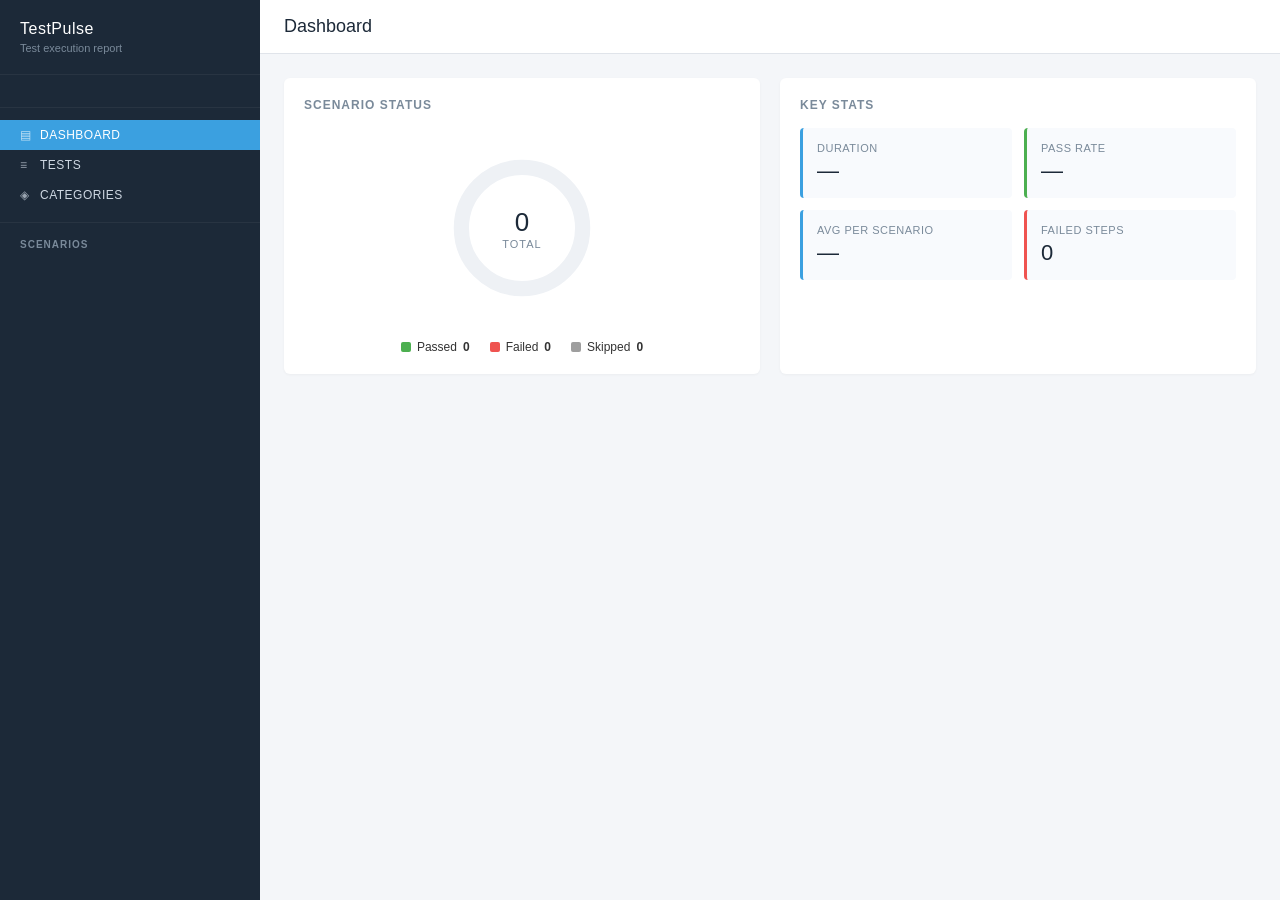
==== testpulse-server/src/main/resources/static/export-template.html @ 20c51614 "Add files via upload" ====
<!DOCTYPE html>
<html lang="en">
<head>
<meta charset="utf-8">
<title>TestPulse Report</title>
<style>
* { box-sizing: border-box; margin: 0; padding: 0; }
body { font-family: -apple-system, "Segoe UI", Roboto, sans-serif; font-size: 13px; color: #333; background: #f4f6f9; }

.app { display: flex; min-height: 100vh; }

.sidebar { width: 260px; background: #1c2938; color: #cfd8e3; flex-shrink: 0; display: flex; flex-direction: column; }
.sidebar-brand { padding: 20px; border-bottom: 1px solid rgba(255,255,255,0.05); }
.sidebar-brand h1 { font-size: 16px; font-weight: 500; color: white; letter-spacing: 0.5px; }
.sidebar-brand .sub { font-size: 11px; color: #7a8a9a; margin-top: 4px; }

.sidebar-meta { padding: 16px 20px; border-bottom: 1px solid rgba(255,255,255,0.05); font-size: 11px; }
.sidebar-meta .row { display: flex; justify-content: space-between; padding: 3px 0; }
.sidebar-meta .k { color: #7a8a9a; }
.sidebar-meta .v { color: #e8eef4; font-weight: 500; }

.sidebar-nav { padding: 12px 0; border-bottom: 1px solid rgba(255,255,255,0.05); }
.nav-item { padding: 8px 20px; cursor: pointer; font-size: 12px; letter-spacing: 0.5px; text-transform: uppercase; transition: background 0.15s; display: flex; align-items: center; gap: 8px; }
.nav-item:hover { background: rgba(255,255,255,0.04); }
.nav-item.active { background: #3ba0e0; color: white; }
.nav-item .icon { width: 12px; opacity: 0.7; }

.sidebar-tests { flex: 1; overflow-y: auto; padding: 12px 0; }
.sidebar-tests h3 { padding: 4px 20px 8px; font-size: 10px; letter-spacing: 1px; color: #7a8a9a; text-transform: uppercase; }
.test-item { display: flex; align-items: center; gap: 8px; padding: 8px 20px; cursor: pointer; font-size: 12px; }
.test-item:hover { background: rgba(255,255,255,0.04); }
.test-item.active { background: #253547; border-left: 3px solid #3ba0e0; padding-left: 17px; }
.test-item .st { width: 10px; height: 10px; border-radius: 50%; flex-shrink: 0; }
.test-item .st.pass { background: #4caf50; }
.test-item .st.fail { background: #ef5350; }
.test-item .st.skip { background: #9e9e9e; }
.test-item .name { color: #cfd8e3; overflow: hidden; text-overflow: ellipsis; white-space: nowrap; }

.main { flex: 1; overflow-y: auto; }
.topbar { background: white; border-bottom: 1px solid #e0e4ea; padding: 16px 24px; display: flex; align-items: center; justify-content: space-between; }
.topbar h2 { font-size: 18px; font-weight: 500; color: #1c2938; }
.topbar .badges { display: flex; gap: 8px; }
.badge { padding: 4px 12px; border-radius: 4px; font-size: 11px; font-weight: 500; }
.badge.pass { background: #e8f5e9; color: #2e7d32; }
.badge.fail { background: #ffebee; color: #c62828; }
.badge.skip { background: #f5f5f5; color: #616161; }
.badge.total { background: #e3f2fd; color: #1565c0; }

.content { padding: 24px; }

.dashboard { display: grid; grid-template-columns: 1fr 1fr; gap: 20px; margin-bottom: 24px; }
.card { background: white; border-radius: 6px; padding: 20px; box-shadow: 0 1px 3px rgba(0,0,0,0.04); }
.card h3 { font-size: 12px; letter-spacing: 1px; color: #7a8a9a; text-transform: uppercase; margin-bottom: 16px; }

.donut-wrap { position: relative; height: 200px; display: flex; align-items: center; justify-content: center; }
.donut { width: 160px; height: 160px; transform: rotate(-90deg); }
.donut-center { position: absolute; text-align: center; }
.donut-center .n { font-size: 26px; font-weight: 500; color: #1c2938; }
.donut-center .l { font-size: 11px; color: #7a8a9a; text-transform: uppercase; letter-spacing: 1px; }

.legend { display: flex; justify-content: center; gap: 20px; margin-top: 12px; font-size: 12px; }
.legend-item { display: flex; align-items: center; gap: 6px; }
.legend-item .dot { width: 10px; height: 10px; border-radius: 2px; }

.stats-grid { display: grid; grid-template-columns: 1fr 1fr; gap: 12px; }
.stat { background: #f8fafd; padding: 14px; border-radius: 4px; border-left: 3px solid #3ba0e0; }
.stat.pass { border-left-color: #4caf50; }
.stat.fail { border-left-color: #ef5350; }
.stat .label { font-size: 11px; color: #7a8a9a; text-transform: uppercase; letter-spacing: 0.5px; margin-bottom: 4px; }
.stat .value { font-size: 22px; font-weight: 500; color: #1c2938; }

.tests-view { background: white; border-radius: 6px; box-shadow: 0 1px 3px rgba(0,0,0,0.04); }
.test-row { border-bottom: 1px solid #eef1f5; }
.test-row:last-child { border-bottom: 0; }
.test-header { padding: 14px 20px; display: flex; align-items: center; gap: 12px; cursor: pointer; user-select: none; }
.test-header:hover { background: #f8fafd; }
.test-header .chev { color: #7a8a9a; transition: transform 0.15s; }
.test-header.expanded .chev { transform: rotate(90deg); }
.test-header .name { flex: 1; font-weight: 500; color: #1c2938; }
.test-header .meta { font-size: 11px; color: #7a8a9a; }
.test-body { padding: 0 20px 16px 44px; display: none; background: #fafbfd; }
.test-row.expanded .test-body { display: block; }

.steps-table { width: 100%; border-collapse: collapse; font-size: 12px; margin-top: 10px; }
.steps-table th { text-align: left; padding: 8px 10px; background: #eef1f5; color: #7a8a9a; font-weight: 500; text-transform: uppercase; font-size: 10px; letter-spacing: 0.5px; }
.steps-table td { padding: 10px; border-bottom: 1px solid #eef1f5; vertical-align: top; }
.steps-table td:first-child { width: 30px; text-align: center; }
.steps-table td:last-child { width: 70px; text-align: right; color: #7a8a9a; }
.step-icon { display: inline-block; width: 18px; height: 18px; border-radius: 50%; text-align: center; line-height: 18px; font-size: 10px; color: white; }
.step-icon.pass { background: #4caf50; }
.step-icon.fail { background: #ef5350; }
.step-icon.skip { background: #9e9e9e; }
.step-keyword { font-weight: 600; margin-right: 6px; }
.step-keyword.given { color: #6f5fa0; }
.step-keyword.when { color: #2d6997; }
.step-keyword.then { color: #2d6610; }
.step-keyword.and, .step-keyword.but { color: #7a8a9a; }
.step-text .arg { color: #b06400; font-weight: 500; }

.data-table { border-collapse: collapse; margin-top: 8px; font-size: 11px; font-family: "SF Mono", Monaco, monospace; }
.data-table th, .data-table td { padding: 4px 10px; border: 1px solid #d5dae0; text-align: left; }
.data-table th { background: #eef1f5; color: #5a6773; font-weight: 500; }

.stack { background: #fdf3f3; color: #c62828; font-family: "SF Mono", Monaco, monospace; font-size: 11px; padding: 10px 12px; border-left: 3px solid #ef5350; border-radius: 3px; margin-top: 8px; white-space: pre-wrap; }

.screenshot-block { margin-top: 12px; padding: 12px; background: white; border: 1px solid #e0e4ea; border-radius: 4px; display: inline-block; }
.screenshot-block .lbl { font-size: 10px; color: #7a8a9a; text-transform: uppercase; letter-spacing: 0.5px; margin-bottom: 6px; }
.screenshot-thumb { max-width: 280px; max-height: 180px; border-radius: 3px; border: 1px solid #d5dae0; cursor: zoom-in; display: block; }
.screenshot-hint { font-size: 10px; color: #9aa7b5; margin-top: 4px; }

.lightbox { position: fixed; inset: 0; background: rgba(0,0,0,0.85); z-index: 9999; display: flex; align-items: center; justify-content: center; padding: 40px; cursor: zoom-out; }
.lightbox img { max-width: 100%; max-height: 100%; }
.lightbox .close { position: absolute; top: 20px; right: 24px; color: white; font-size: 28px; background: none; border: none; cursor: pointer; }

.view { display: none; }
.view.active { display: block; }

.hidden { display: none; }

/*__CSS__*/
</style>
</head>
<body>

<div class="app">
  <aside class="sidebar">
    <div class="sidebar-brand">
      <h1>TestPulse</h1>
      <div class="sub">Test execution report</div>
    </div>
    <div class="sidebar-meta" id="sb-meta"></div>
    <div class="sidebar-nav">
      <div class="nav-item active" data-view="dashboard"><span class="icon">▤</span> Dashboard</div>
      <div class="nav-item" data-view="tests"><span class="icon">≡</span> Tests</div>
      <div class="nav-item" data-view="categories"><span class="icon">◈</span> Categories</div>
    </div>
    <div class="sidebar-tests" id="sb-tests">
      <h3>Scenarios</h3>
    </div>
  </aside>

  <main class="main">
    <div class="topbar">
      <h2 id="topbar-title">Dashboard</h2>
      <div class="badges" id="topbar-badges"></div>
    </div>

    <div class="content">

      <div class="view active" id="view-dashboard">
        <div class="dashboard">
          <div class="card">
            <h3>Scenario status</h3>
            <div class="donut-wrap">
              <svg class="donut" viewBox="0 0 42 42" id="donut">
                <circle cx="21" cy="21" r="15.915" fill="none" stroke="#eef1f5" stroke-width="4"></circle>
                <circle id="donut-pass" cx="21" cy="21" r="15.915" fill="none" stroke="#4caf50" stroke-width="4" stroke-dasharray="0 100" stroke-dashoffset="25"></circle>
                <circle id="donut-fail" cx="21" cy="21" r="15.915" fill="none" stroke="#ef5350" stroke-width="4" stroke-dasharray="0 100" stroke-dashoffset="25"></circle>
              </svg>
              <div class="donut-center">
                <div class="n" id="donut-total">0</div>
                <div class="l">total</div>
              </div>
            </div>
            <div class="legend">
              <div class="legend-item"><span class="dot" style="background:#4caf50"></span> Passed <b id="lg-pass">0</b></div>
              <div class="legend-item"><span class="dot" style="background:#ef5350"></span> Failed <b id="lg-fail">0</b></div>
              <div class="legend-item"><span class="dot" style="background:#9e9e9e"></span> Skipped <b id="lg-skip">0</b></div>
            </div>
          </div>
          <div class="card">
            <h3>Key stats</h3>
            <div class="stats-grid">
              <div class="stat"><div class="label">Duration</div><div class="value" id="st-dur">—</div></div>
              <div class="stat pass"><div class="label">Pass rate</div><div class="value" id="st-rate">—</div></div>
              <div class="stat"><div class="label">Avg per scenario</div><div class="value" id="st-avg">—</div></div>
              <div class="stat fail"><div class="label">Failed steps</div><div class="value" id="st-failed">0</div></div>
            </div>
          </div>
        </div>
      </div>

      <div class="view" id="view-tests">
        <div class="tests-view" id="tests-host"></div>
      </div>

      <div class="view" id="view-categories">
        <div class="card">
          <h3>By category</h3>
          <div id="cat-host"></div>
        </div>
      </div>

    </div>
  </main>
</div>

<script>
const DATA = /*__DATA__*/;

function esc(s) { if (s==null) return ''; return String(s).replace(/&/g,'&amp;').replace(/</g,'&lt;').replace(/>/g,'&gt;').replace(/"/g,'&quot;'); }
function dur(ms) { if (!ms||ms<0) return '—'; if (ms<1000) return Math.round(ms)+'ms'; if (ms<60000) return (ms/1000).toFixed(1)+'s'; const m=Math.floor(ms/60000), s=Math.round((ms%60000)/1000); return m+'m '+s+'s'; }
function statusOf(s) { return (s||'').toLowerCase(); }

function renderSidebar() {
  const r = DATA.run;
  document.getElementById('sb-meta').innerHTML =
    '<div class="row"><span class="k">Division</span><span class="v">'+esc(r.division||'—')+'</span></div>' +
    '<div class="row"><span class="k">Release</span><span class="v">'+esc(r.release||'—')+'</span></div>' +
    '<div class="row"><span class="k">User</span><span class="v">'+esc(r.user||'—')+'</span></div>' +
    '<div class="row"><span class="k">Environment</span><span class="v">'+esc(r.environment||'—')+'</span></div>' +
    '<div class="row"><span class="k">Duration</span><span class="v">'+dur(r.durationMs)+'</span></div>' +
    '<div class="row"><span class="k">Run ID</span><span class="v" style="font-family:monospace; font-size:10px">'+esc(r.id)+'</span></div>';

  const host = document.getElementById('sb-tests');
  const items = DATA.scenarios.map((s, i) => {
    const st = statusOf(s.status);
    const cls = st==='passed'?'pass':(st==='failed'?'fail':'skip');
    return '<div class="test-item" data-idx="'+i+'"><span class="st '+cls+'"></span><span class="name" title="'+esc(s.name)+'">'+esc(s.name||'—')+'</span></div>';
  }).join('');
  host.innerHTML = '<h3>Scenarios</h3>' + items;
  host.querySelectorAll('.test-item').forEach(el => {
    el.addEventListener('click', () => {
      showView('tests');
      const idx = parseInt(el.getAttribute('data-idx'));
      document.querySelectorAll('.test-row').forEach((tr,i) => {
        if (i===idx) { tr.classList.add('expanded'); tr.querySelector('.test-header').classList.add('expanded'); tr.scrollIntoView({behavior:'smooth', block:'start'}); }
      });
    });
  });
}

function renderTopbar(title) {
  document.getElementById('topbar-title').textContent = title;
  const counts = {passed:0, failed:0, skipped:0};
  DATA.scenarios.forEach(s => { const st=statusOf(s.status); if (counts[st]!==undefined) counts[st]++; });
  document.getElementById('topbar-badges').innerHTML =
    '<span class="badge total">Total '+DATA.scenarios.length+'</span>' +
    '<span class="badge pass">Passed '+counts.passed+'</span>' +
    '<span class="badge fail">Failed '+counts.failed+'</span>' +
    (counts.skipped ? '<span class="badge skip">Skipped '+counts.skipped+'</span>' : '');
}

function renderDashboard() {
  const total = DATA.scenarios.length;
  const counts = {passed:0, failed:0, skipped:0};
  let allSteps = 0, failedSteps = 0, totalDur = 0;
  DATA.scenarios.forEach(s => {
    const st = statusOf(s.status);
    if (counts[st]!==undefined) counts[st]++;
    if (s.durationMs) totalDur += s.durationMs;
    (s.steps||[]).forEach(step => { allSteps++; if (statusOf(step.status)==='failed') failedSteps++; });
  });
  const passPct = total===0 ? 0 : (counts.passed/total)*100;
  const failPct = total===0 ? 0 : (counts.failed/total)*100;

  document.getElementById('donut-total').textContent = total;
  document.getElementById('donut-pass').setAttribute('stroke-dasharray', passPct+' '+(100-passPct));
  document.getElementById('donut-fail').setAttribute('stroke-dasharray', failPct+' '+(100-failPct));
  document.getElementById('donut-fail').setAttribute('stroke-dashoffset', 25 - passPct);
  document.getElementById('lg-pass').textContent = counts.passed;
  document.getElementById('lg-fail').textContent = counts.failed;
  document.getElementById('lg-skip').textContent = counts.skipped;

  document.getElementById('st-dur').textContent = dur(DATA.run.durationMs);
  document.getElementById('st-rate').textContent = total===0 ? '—' : Math.round(passPct)+'%';
  document.getElementById('st-avg').textContent = total===0 ? '—' : dur(totalDur/total);
  document.getElementById('st-failed').textContent = failedSteps;
}

function renderStep(step) {
  const st = statusOf(step.status);
  const iconCls = st==='passed'?'pass':(st==='failed'?'fail':'skip');
  const icon = st==='passed'?'✓':(st==='failed'?'✕':'○');
  const text = step.stepText || '';
  const parts = text.match(/^(Given|When|Then|And|But)\s+([\s\S]*)$/i);
  const kw = parts ? parts[1] : '';
  const restRaw = parts ? parts[2] : text;

  let tableHtml = '', textOnly = restRaw;
  const tm = restRaw.match(/\[TABLE:(\[\[.*?\]\])\]/s);
  if (tm) {
    try {
      const rows = JSON.parse(tm[1]);
      if (rows.length) {
        const [h, ...body] = rows;
        tableHtml = '<table class="data-table"><thead><tr>'+h.map(c=>'<th>'+esc(c)+'</th>').join('')+'</tr></thead><tbody>'+body.map(r=>'<tr>'+r.map(c=>'<td>'+esc(c)+'</td>').join('')+'</tr>').join('')+'</tbody></table>';
        textOnly = restRaw.replace(tm[0], '').trim();
      }
    } catch(e) {}
  }
  let inner = esc(textOnly).replace(/(&quot;[^&]*?&quot;)/g,'<span class="arg">$1</span>').replace(/\b(\d+(?:\.\d+)?)\b/g,'<span class="arg">$1</span>');
  const stack = step.errorStackTrace ? '<div class="stack">'+esc(step.errorStackTrace)+'</div>' : '';

  return '<tr>' +
    '<td><span class="step-icon '+iconCls+'">'+icon+'</span></td>' +
    '<td><span class="step-keyword '+kw.toLowerCase()+'">'+esc(kw)+'</span><span class="step-text">'+inner+'</span>'+tableHtml+stack+'</td>' +
    '<td>'+dur(step.durationMs)+'</td>' +
    '</tr>';
}

function renderTests() {
  const host = document.getElementById('tests-host');
  host.innerHTML = DATA.scenarios.map((s, i) => {
    const st = statusOf(s.status);
    const badge = st==='passed'?'<span class="badge pass">Pass</span>':(st==='failed'?'<span class="badge fail">Fail</span>':'<span class="badge skip">Skip</span>');
    const steps = s.steps || [];
    const stepsHtml = steps.length===0 ? '<div style="padding:12px; color:#7a8a9a; font-size:12px;">No steps logged.</div>' :
      '<table class="steps-table"><thead><tr><th></th><th>Step</th><th>Duration</th></tr></thead><tbody>'+steps.map(renderStep).join('')+'</tbody></table>';
    let shot = '';
    if (s.screenshotBase64) {
      const url = 'data:image/png;base64,'+s.screenshotBase64;
      shot = '<div class="screenshot-block"><div class="lbl">Screenshot at failure</div><img class="screenshot-thumb" src="'+url+'" onclick="showLightbox(\''+url+'\')"><div class="screenshot-hint">Click to enlarge</div></div>';
    }
    return '<div class="test-row" data-idx="'+i+'">' +
      '<div class="test-header"><span class="chev">▸</span>'+badge+'<span class="name">'+esc(s.name||'—')+'</span><span class="meta">'+dur(s.durationMs)+'</span></div>' +
      '<div class="test-body">'+stepsHtml+shot+'</div>' +
      '</div>';
  }).join('');
  host.querySelectorAll('.test-header').forEach(h => {
    h.addEventListener('click', () => {
      const row = h.parentElement;
      row.classList.toggle('expanded');
      h.classList.toggle('expanded');
    });
  });
}

function renderCategories() {
  const cats = {};
  DATA.scenarios.forEach(s => {
    (s.tags||[]).forEach(t => {
      if (!cats[t]) cats[t] = {passed:0, failed:0, total:0};
      cats[t].total++;
      cats[t][statusOf(s.status)] = (cats[t][statusOf(s.status)]||0) + 1;
    });
    if (s.lob) {
      const k = 'lob:'+s.lob;
      if (!cats[k]) cats[k] = {passed:0, failed:0, total:0};
      cats[k].total++;
      cats[k][statusOf(s.status)] = (cats[k][statusOf(s.status)]||0) + 1;
    }
  });
  const rows = Object.keys(cats).sort().map(k => {
    const c = cats[k];
    return '<tr><td style="padding:8px 12px; font-weight:500;">'+esc(k)+'</td><td style="padding:8px 12px; text-align:right;"><span class="badge pass">'+(c.passed||0)+'</span> <span class="badge fail">'+(c.failed||0)+'</span> <span class="badge total">'+c.total+'</span></td></tr>';
  }).join('');
  document.getElementById('cat-host').innerHTML = rows ?
    '<table style="width:100%; border-collapse:collapse;">'+rows+'</table>' :
    '<div style="color:#7a8a9a; font-size:12px;">No tags or LOBs tracked.</div>';
}

function showView(name) {
  document.querySelectorAll('.view').forEach(v => v.classList.remove('active'));
  document.getElementById('view-'+name).classList.add('active');
  document.querySelectorAll('.nav-item').forEach(n => n.classList.toggle('active', n.getAttribute('data-view')===name));
  const titles = {dashboard:'Dashboard', tests:'Tests', categories:'Categories'};
  renderTopbar(titles[name]);
}

function showLightbox(url) {
  const box = document.createElement('div');
  box.className = 'lightbox';
  box.innerHTML = '<button class="close" onclick="this.parentElement.remove()">✕</button><img src="'+url+'">';
  box.addEventListener('click', e => { if (e.target===box) box.remove(); });
  document.addEventListener('keydown', function h(e) { if (e.key==='Escape') { box.remove(); document.removeEventListener('keydown',h); } });
  document.body.appendChild(box);
}

document.querySelectorAll('.nav-item').forEach(el => {
  el.addEventListener('click', () => showView(el.getAttribute('data-view')));
});

renderSidebar();
renderTopbar('Dashboard');
renderDashboard();
renderTests();
renderCategories();
</script>

</body>
</html>
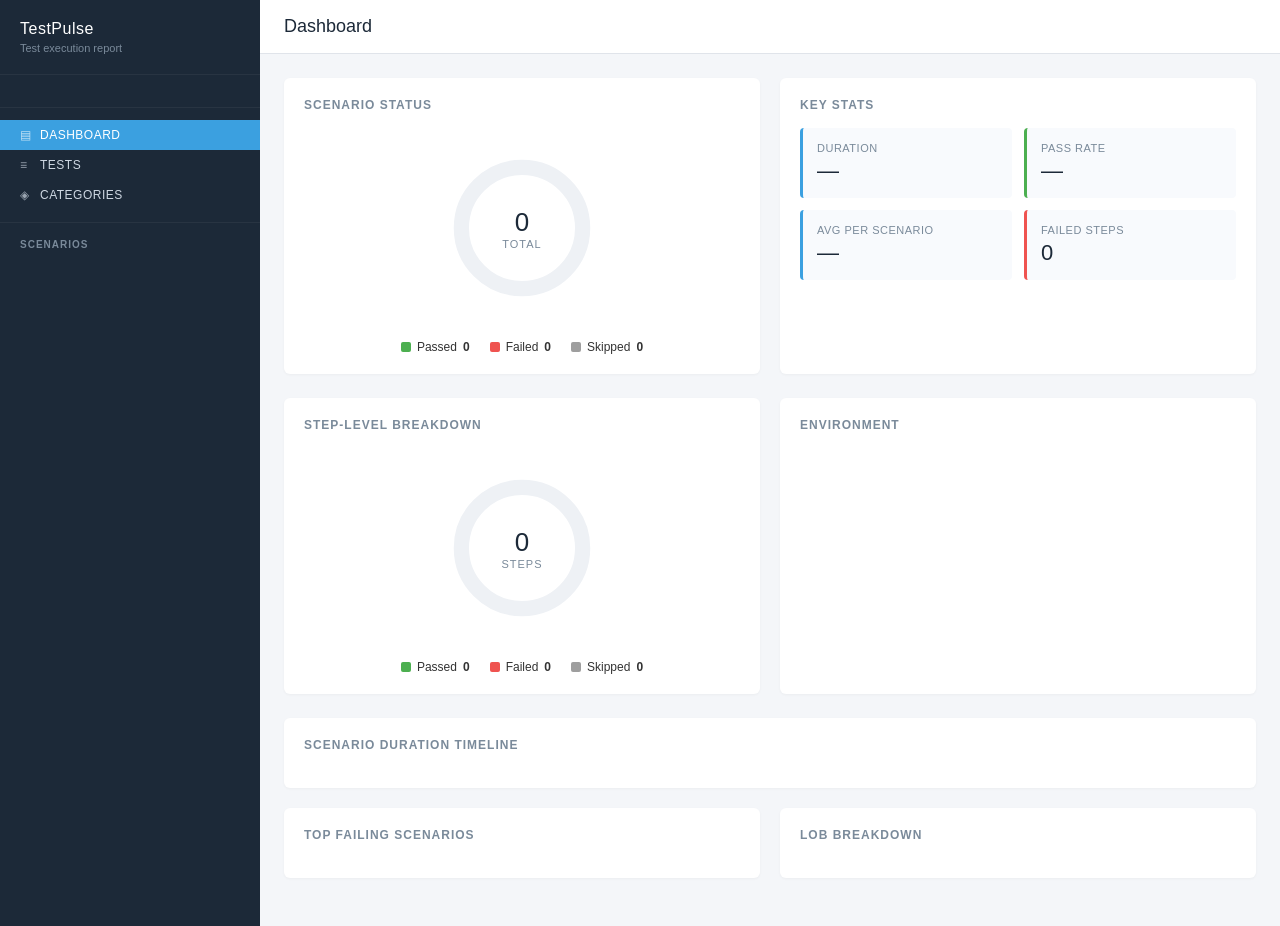
==== commit bcd6b4bc: "Update export-template.html" ====
--- a/testpulse-server/src/main/resources/static/export-template.html
+++ b/testpulse-server/src/main/resources/static/export-template.html
@@ -178,6 +178,49 @@
             </div>
           </div>
         </div>
+
+        <div class="dashboard">
+          <div class="card">
+            <h3>Step-level breakdown</h3>
+            <div id="step-donut-wrap" class="donut-wrap">
+              <svg class="donut" viewBox="0 0 42 42" id="donut2">
+                <circle cx="21" cy="21" r="15.915" fill="none" stroke="#eef1f5" stroke-width="4"></circle>
+                <circle id="donut2-pass" cx="21" cy="21" r="15.915" fill="none" stroke="#4caf50" stroke-width="4" stroke-dasharray="0 100" stroke-dashoffset="25"></circle>
+                <circle id="donut2-fail" cx="21" cy="21" r="15.915" fill="none" stroke="#ef5350" stroke-width="4" stroke-dasharray="0 100" stroke-dashoffset="25"></circle>
+                <circle id="donut2-skip" cx="21" cy="21" r="15.915" fill="none" stroke="#9e9e9e" stroke-width="4" stroke-dasharray="0 100" stroke-dashoffset="25"></circle>
+              </svg>
+              <div class="donut-center">
+                <div class="n" id="steps-total">0</div>
+                <div class="l">steps</div>
+              </div>
+            </div>
+            <div class="legend">
+              <div class="legend-item"><span class="dot" style="background:#4caf50"></span> Passed <b id="sp-pass">0</b></div>
+              <div class="legend-item"><span class="dot" style="background:#ef5350"></span> Failed <b id="sp-fail">0</b></div>
+              <div class="legend-item"><span class="dot" style="background:#9e9e9e"></span> Skipped <b id="sp-skip">0</b></div>
+            </div>
+          </div>
+          <div class="card">
+            <h3>Environment</h3>
+            <table style="width:100%; font-size:12px;" id="env-table"></table>
+          </div>
+        </div>
+
+        <div class="card" style="margin-bottom: 20px;">
+          <h3>Scenario duration timeline</h3>
+          <div id="timeline-host"></div>
+        </div>
+
+        <div class="dashboard">
+          <div class="card">
+            <h3>Top failing scenarios</h3>
+            <div id="top-fail-host"></div>
+          </div>
+          <div class="card">
+            <h3>LOB breakdown</h3>
+            <div id="lob-host"></div>
+          </div>
+        </div>
       </div>
 
       <div class="view" id="view-tests">
@@ -244,12 +287,18 @@
 function renderDashboard() {
   const total = DATA.scenarios.length;
   const counts = {passed:0, failed:0, skipped:0};
-  let allSteps = 0, failedSteps = 0, totalDur = 0;
+  let allSteps = 0, passedSteps = 0, failedSteps = 0, skippedSteps = 0, totalDur = 0;
   DATA.scenarios.forEach(s => {
     const st = statusOf(s.status);
     if (counts[st]!==undefined) counts[st]++;
     if (s.durationMs) totalDur += s.durationMs;
-    (s.steps||[]).forEach(step => { allSteps++; if (statusOf(step.status)==='failed') failedSteps++; });
+    (s.steps||[]).forEach(step => {
+      allSteps++;
+      const ss = statusOf(step.status);
+      if (ss==='passed') passedSteps++;
+      else if (ss==='failed') failedSteps++;
+      else skippedSteps++;
+    });
   });
   const passPct = total===0 ? 0 : (counts.passed/total)*100;
   const failPct = total===0 ? 0 : (counts.failed/total)*100;
@@ -266,6 +315,98 @@
   document.getElementById('st-rate').textContent = total===0 ? '—' : Math.round(passPct)+'%';
   document.getElementById('st-avg').textContent = total===0 ? '—' : dur(totalDur/total);
   document.getElementById('st-failed').textContent = failedSteps;
+
+  // Step donut
+  const spTotal = allSteps || 1;
+  const spPass = (passedSteps/spTotal)*100;
+  const spFail = (failedSteps/spTotal)*100;
+  const spSkip = (skippedSteps/spTotal)*100;
+  document.getElementById('steps-total').textContent = allSteps;
+  document.getElementById('donut2-pass').setAttribute('stroke-dasharray', spPass+' '+(100-spPass));
+  document.getElementById('donut2-fail').setAttribute('stroke-dasharray', spFail+' '+(100-spFail));
+  document.getElementById('donut2-fail').setAttribute('stroke-dashoffset', 25 - spPass);
+  document.getElementById('donut2-skip').setAttribute('stroke-dasharray', spSkip+' '+(100-spSkip));
+  document.getElementById('donut2-skip').setAttribute('stroke-dashoffset', 25 - spPass - spFail);
+  document.getElementById('sp-pass').textContent = passedSteps;
+  document.getElementById('sp-fail').textContent = failedSteps;
+  document.getElementById('sp-skip').textContent = skippedSteps;
+
+  // Environment table
+  const r = DATA.run;
+  const rows = [
+    ['Division', r.division],
+    ['Release', r.release],
+    ['User', r.user],
+    ['Environment', r.environment],
+    ['Branch', r.branch],
+    ['Trigger source', r.triggerSource],
+    ['Started', r.createdAt ? new Date(r.createdAt).toLocaleString() : '—'],
+    ['Finished', r.finishedAt ? new Date(r.finishedAt).toLocaleString() : '—'],
+    ['Threads used', new Set(DATA.scenarios.map(s => s.threadName).filter(Boolean)).size || 1],
+    ['Run ID', r.id]
+  ];
+  document.getElementById('env-table').innerHTML = rows.filter(x => x[1]).map(x =>
+    '<tr><td style="padding:6px 0; color:#7a8a9a;">'+esc(x[0])+'</td><td style="padding:6px 0; text-align:right; font-weight:500; color:#1c2938; font-family:monospace; font-size:11px;">'+esc(String(x[1]))+'</td></tr>'
+  ).join('');
+
+  // Duration timeline — horizontal bars
+  const maxDur = Math.max(...DATA.scenarios.map(s => s.durationMs || 0), 1);
+  const tlHost = document.getElementById('timeline-host');
+  tlHost.innerHTML = DATA.scenarios.map(s => {
+    const w = ((s.durationMs || 0) / maxDur) * 100;
+    const st = statusOf(s.status);
+    const color = st==='passed'?'#4caf50':(st==='failed'?'#ef5350':'#9e9e9e');
+    return '<div style="display:flex; align-items:center; gap:12px; padding:6px 0; font-size:12px;">' +
+      '<div style="width:200px; overflow:hidden; text-overflow:ellipsis; white-space:nowrap; color:#333;" title="'+esc(s.name)+'">'+esc(s.name||'—')+'</div>' +
+      '<div style="flex:1; height:14px; background:#eef1f5; border-radius:2px; position:relative;">' +
+        '<div style="width:'+w+'%; height:100%; background:'+color+'; border-radius:2px;"></div>' +
+      '</div>' +
+      '<div style="width:60px; text-align:right; color:#7a8a9a; font-family:monospace; font-size:11px;">'+dur(s.durationMs)+'</div>' +
+      '</div>';
+  }).join('') || '<div style="color:#7a8a9a; font-size:12px;">No scenarios.</div>';
+
+  // Top failing scenarios
+  const failed = DATA.scenarios.filter(s => statusOf(s.status)==='failed')
+    .sort((a,b) => (b.durationMs||0) - (a.durationMs||0)).slice(0, 5);
+  document.getElementById('top-fail-host').innerHTML = failed.length===0 ?
+    '<div style="color:#7a8a9a; font-size:12px;">No failed scenarios.</div>' :
+    failed.map(s => {
+      const firstFail = (s.steps||[]).find(st => statusOf(st.status)==='failed');
+      const reason = firstFail && firstFail.errorMessage ? firstFail.errorMessage : (firstFail ? firstFail.stepText : '');
+      return '<div style="padding:8px 0; border-bottom:1px solid #eef1f5; font-size:12px;">' +
+        '<div style="font-weight:500; color:#c62828;">'+esc(s.name||'—')+'</div>' +
+        '<div style="color:#7a8a9a; font-size:11px; margin-top:2px; overflow:hidden; text-overflow:ellipsis; white-space:nowrap;" title="'+esc(reason)+'">'+esc(reason||'—')+'</div>' +
+        '</div>';
+    }).join('');
+
+  // LOB breakdown
+  const lobs = {};
+  DATA.scenarios.forEach(s => {
+    if (!s.lob) return;
+    if (!lobs[s.lob]) lobs[s.lob] = {passed:0, failed:0, total:0};
+    lobs[s.lob].total++;
+    const st = statusOf(s.status);
+    if (st==='passed') lobs[s.lob].passed++;
+    else if (st==='failed') lobs[s.lob].failed++;
+  });
+  const lobKeys = Object.keys(lobs).sort();
+  document.getElementById('lob-host').innerHTML = lobKeys.length===0 ?
+    '<div style="color:#7a8a9a; font-size:12px;">No LOBs tracked.</div>' :
+    lobKeys.map(k => {
+      const c = lobs[k];
+      const passW = (c.passed/c.total)*100;
+      const failW = (c.failed/c.total)*100;
+      return '<div style="padding:8px 0; border-bottom:1px solid #eef1f5; font-size:12px;">' +
+        '<div style="display:flex; justify-content:space-between; margin-bottom:4px;">' +
+          '<span style="font-weight:500;">'+esc(k)+'</span>' +
+          '<span style="color:#7a8a9a;">'+c.passed+'/'+c.total+' passed</span>' +
+        '</div>' +
+        '<div style="height:6px; background:#eef1f5; border-radius:2px; display:flex; overflow:hidden;">' +
+          '<div style="width:'+passW+'%; background:#4caf50;"></div>' +
+          '<div style="width:'+failW+'%; background:#ef5350;"></div>' +
+        '</div>' +
+        '</div>';
+    }).join('');
 }
 
 function renderStep(step) {
